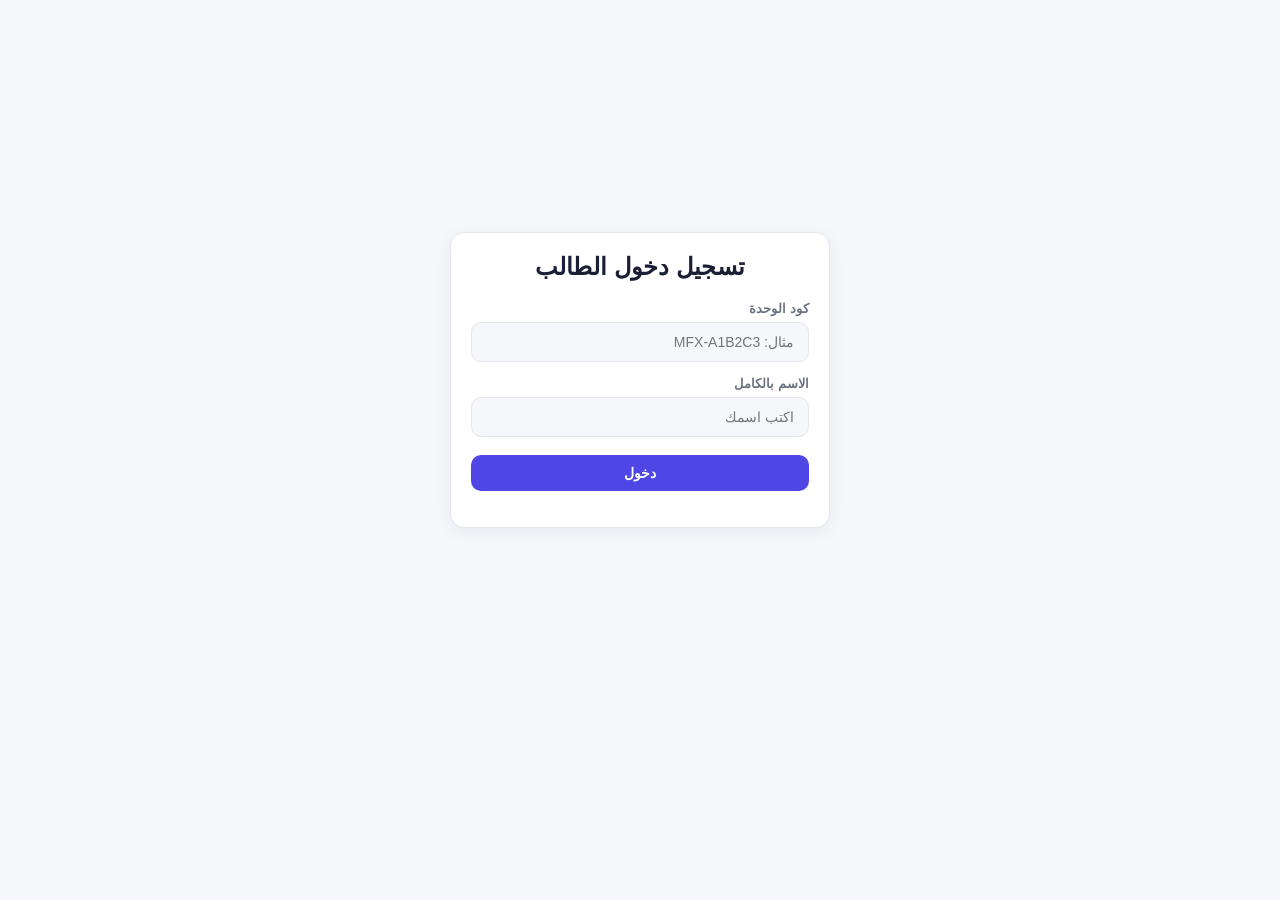
==== index.html @ ecafdca0 "Add files via upload" ====
<!DOCTYPE html>
<html lang="ar" dir="rtl" data-theme="light">
<head>
<meta charset="UTF-8">
<meta name="viewport" content="width=device-width, initial-scale=1.0">
<title>منصة مامدوح فخري التعليمية</title>
<link rel="stylesheet" href="/assets/css/style.css">
</head>
<body>
  <div id="topbar" class="topbar" style="display:none">
    <div class="brand" id="brandName">المنصة التعليمية</div>
    <div style="display:flex;gap:8px;align-items:center">
      <button class="btn ghost" id="themeToggle">🌙</button>
      <button class="btn secondary" id="logoutBtn">تسجيل الخروج</button>
    </div>
  </div>
  <div id="app" class="container"></div>

  <script src="/assets/js/api.js"></script>
  <script src="/assets/js/app.js"></script>
</body>
</html>
---- assets/css/style.css ----
:root {
  --bg: #f5f7fb;
  --surface: #ffffff;
  --text: #1a1f36;
  --text-muted: #6b7280;
  --border: #e5e7eb;
  --primary: #4f46e5;
  --primary-dark: #4338ca;
  --success: #16a34a;
  --danger: #dc2626;
  --warning: #d97706;
  --radius: 14px;
  --shadow: 0 4px 16px rgba(20, 20, 43, 0.06);
  --font: 'Segoe UI', Tahoma, 'Cairo', Arial, sans-serif;
}

html[data-theme="dark"] {
  --bg: #0f1220;
  --surface: #171b2e;
  --text: #eef0ff;
  --text-muted: #9aa1c2;
  --border: #262b45;
  --shadow: 0 4px 20px rgba(0, 0, 0, 0.4);
}

* { box-sizing: border-box; }

body {
  margin: 0;
  font-family: var(--font);
  background: var(--bg);
  color: var(--text);
  min-height: 100vh;
  transition: background .2s, color .2s;
}

html[dir="rtl"] body { font-family: 'Cairo', 'Segoe UI', Tahoma, sans-serif; }

a { color: inherit; text-decoration: none; }

.container { max-width: 1100px; margin: 0 auto; padding: 20px; }

.topbar {
  display: flex; align-items: center; justify-content: space-between;
  padding: 14px 20px; background: var(--surface); border-bottom: 1px solid var(--border);
  position: sticky; top: 0; z-index: 20;
}
.brand { font-weight: 800; font-size: 18px; color: var(--primary); }

.btn {
  display: inline-flex; align-items: center; gap: 6px; justify-content: center;
  padding: 10px 18px; border-radius: 10px; border: none; cursor: pointer;
  font-size: 14px; font-weight: 600; background: var(--primary); color: #fff;
  transition: background .15s, transform .1s;
}
.btn:hover { background: var(--primary-dark); }
.btn:active { transform: scale(.97); }
.btn.secondary { background: var(--surface); color: var(--text); border: 1px solid var(--border); }
.btn.danger { background: var(--danger); }
.btn.ghost { background: transparent; color: var(--text-muted); }
.btn:disabled { opacity: .5; cursor: not-allowed; }

.card {
  background: var(--surface); border: 1px solid var(--border); border-radius: var(--radius);
  padding: 20px; box-shadow: var(--shadow);
}

.grid { display: grid; gap: 16px; }
.grid.cols-2 { grid-template-columns: repeat(auto-fit, minmax(260px, 1fr)); }
.grid.cols-3 { grid-template-columns: repeat(auto-fit, minmax(220px, 1fr)); }

input, select, textarea {
  width: 100%; padding: 11px 14px; border-radius: 10px; border: 1px solid var(--border);
  background: var(--bg); color: var(--text); font-size: 14px; font-family: inherit;
}
input:focus, select:focus, textarea:focus { outline: 2px solid var(--primary); outline-offset: 1px; }
label { font-size: 13px; color: var(--text-muted); font-weight: 600; display: block; margin-bottom: 6px; }

.progress-bar { height: 8px; border-radius: 6px; background: var(--border); overflow: hidden; }
.progress-bar > div { height: 100%; background: var(--primary); transition: width .3s; }

.badge {
  display: inline-block; padding: 3px 10px; border-radius: 999px; font-size: 12px; font-weight: 700;
}
.badge.finished, .badge.published, .badge.active { background: #dcfce7; color: var(--success); }
.badge.watching, .badge.draft, .badge.unused { background: #fef3c7; color: var(--warning); }
.badge.not_started, .badge.hidden { background: #fee2e2; color: var(--danger); }
html[data-theme="dark"] .badge.finished { background: #063b21; }
html[data-theme="dark"] .badge.watching { background: #3a2b04; }
html[data-theme="dark"] .badge.not_started { background: #3a0e0e; }

.center-screen { min-height: 80vh; display: flex; align-items: center; justify-content: center; }

.spinner {
  width: 34px; height: 34px; border: 4px solid var(--border); border-top-color: var(--primary);
  border-radius: 50%; animation: spin 0.8s linear infinite; margin: 30px auto;
}
@keyframes spin { to { transform: rotate(360deg); } }

.empty-state { text-align: center; color: var(--text-muted); padding: 40px 20px; }

@media (max-width: 640px) {
  .grid.cols-2, .grid.cols-3 { grid-template-columns: 1fr; }
}
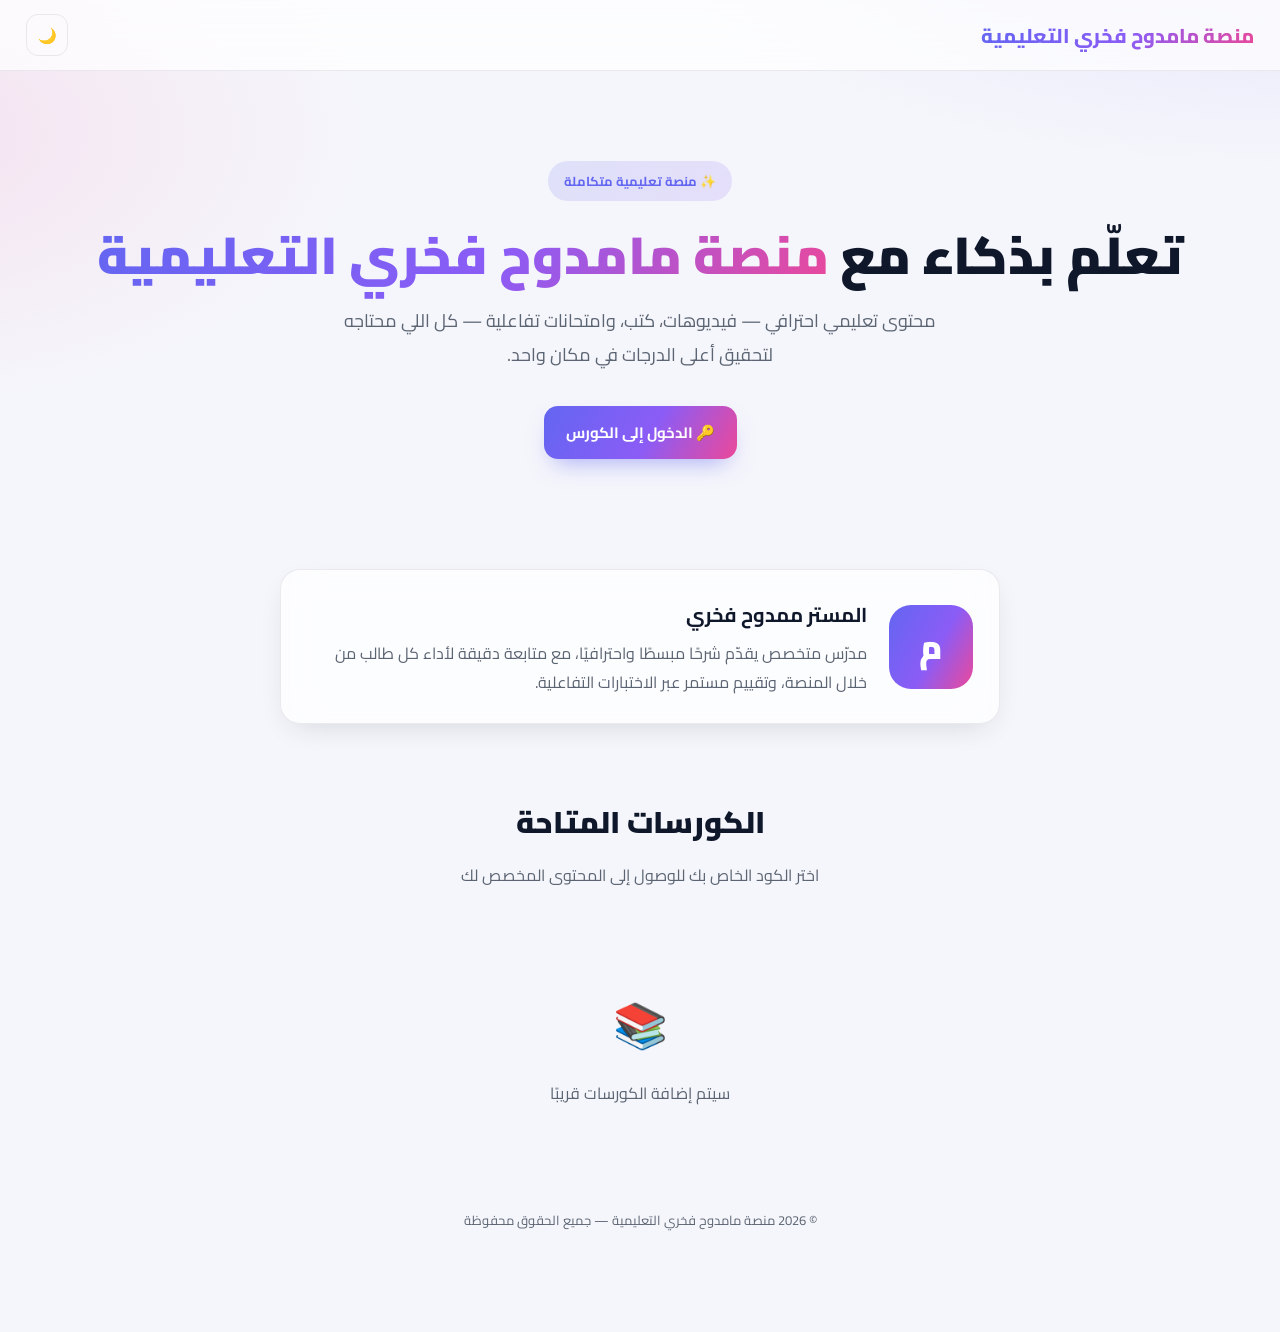
==== commit 024f8e48: "Add files via upload" ====
--- a/index.html
+++ b/index.html
@@ -4,14 +4,15 @@
 <meta charset="UTF-8">
 <meta name="viewport" content="width=device-width, initial-scale=1.0">
 <title>منصة مامدوح فخري التعليمية</title>
+<meta name="description" content="منصة تعليمية احترافية — فيديوهات، كتب، وامتحانات تفاعلية مع المستر ممدوح فخري">
 <link rel="stylesheet" href="/assets/css/style.css">
 </head>
 <body>
   <div id="topbar" class="topbar" style="display:none">
     <div class="brand" id="brandName">المنصة التعليمية</div>
     <div style="display:flex;gap:8px;align-items:center">
-      <button class="btn ghost" id="themeToggle">🌙</button>
-      <button class="btn secondary" id="logoutBtn">تسجيل الخروج</button>
+      <button class="btn ghost" id="themeToggle" title="تبديل الوضع الليلي">🌙</button>
+      <button class="btn secondary" id="logoutBtn" style="display:none">تسجيل الخروج</button>
     </div>
   </div>
   <div id="app" class="container"></div>
--- a/assets/css/style.css
+++ b/assets/css/style.css
@@ -1,104 +1,268 @@
+/* =========================================================
+   Mamdouh Fakhry Platform — Student Site
+   Premium design system: gradients, glassmorphism, motion
+   ========================================================= */
+
+@import url('https://fonts.googleapis.com/css2?family=Cairo:wght@400;500;600;700;800;900&display=swap');
+
 :root {
-  --bg: #f5f7fb;
-  --surface: #ffffff;
-  --text: #1a1f36;
-  --text-muted: #6b7280;
-  --border: #e5e7eb;
-  --primary: #4f46e5;
-  --primary-dark: #4338ca;
-  --success: #16a34a;
-  --danger: #dc2626;
-  --warning: #d97706;
-  --radius: 14px;
-  --shadow: 0 4px 16px rgba(20, 20, 43, 0.06);
-  --font: 'Segoe UI', Tahoma, 'Cairo', Arial, sans-serif;
-}
-
-html[data-theme="dark"] {
-  --bg: #0f1220;
-  --surface: #171b2e;
-  --text: #eef0ff;
-  --text-muted: #9aa1c2;
-  --border: #262b45;
-  --shadow: 0 4px 20px rgba(0, 0, 0, 0.4);
+  --font: 'Cairo', system-ui, sans-serif;
+
+  --grad-1: #6366f1;
+  --grad-2: #8b5cf6;
+  --grad-3: #ec4899;
+  --gradient: linear-gradient(120deg, var(--grad-1), var(--grad-2) 55%, var(--grad-3));
+  --gradient-soft: linear-gradient(120deg, rgba(99,102,241,.15), rgba(139,92,246,.15));
+
+  --primary: #6366f1;
+  --primary-600: #4f46e5;
+  --success: #22c55e;
+  --warning: #f59e0b;
+  --danger: #ef4444;
+
+  --bg: #f5f6fb;
+  --bg-alt: #eef0fb;
+  --surface: rgba(255,255,255,.72);
+  --surface-solid: #ffffff;
+  --border: rgba(15,23,42,.08);
+  --text: #0f172a;
+  --text-muted: #5b6472;
+  --shadow: 0 10px 30px -12px rgba(30,41,59,.18);
+  --shadow-lg: 0 24px 60px -20px rgba(30,41,59,.28);
+  --radius: 20px;
+  --radius-sm: 12px;
+  --blur: blur(18px);
+}
+
+[data-theme="dark"] {
+  --bg: #0b0e17;
+  --bg-alt: #10131f;
+  --surface: rgba(24,27,41,.65);
+  --surface-solid: #161927;
+  --border: rgba(255,255,255,.08);
+  --text: #f1f2f7;
+  --text-muted: #98a0b3;
+  --shadow: 0 10px 30px -12px rgba(0,0,0,.5);
+  --shadow-lg: 0 24px 60px -20px rgba(0,0,0,.6);
 }
 
 * { box-sizing: border-box; }
+html { scroll-behavior: smooth; }
 
 body {
   margin: 0;
   font-family: var(--font);
-  background: var(--bg);
+  background:
+    radial-gradient(1100px 500px at 100% -10%, rgba(99,102,241,.16), transparent 60%),
+    radial-gradient(900px 500px at -10% 10%, rgba(236,72,153,.12), transparent 55%),
+    var(--bg);
   color: var(--text);
   min-height: 100vh;
-  transition: background .2s, color .2s;
-}
-
-html[dir="rtl"] body { font-family: 'Cairo', 'Segoe UI', Tahoma, sans-serif; }
+  transition: background .35s ease, color .35s ease;
+  -webkit-font-smoothing: antialiased;
+}
 
 a { color: inherit; text-decoration: none; }
-
-.container { max-width: 1100px; margin: 0 auto; padding: 20px; }
+img { max-width: 100%; display: block; }
+button { font-family: inherit; cursor: pointer; }
+input, select, textarea { font-family: inherit; }
+
+::selection { background: var(--primary); color: #fff; }
+::-webkit-scrollbar { width: 10px; height: 10px; }
+::-webkit-scrollbar-thumb { background: var(--border); border-radius: 10px; }
+::-webkit-scrollbar-track { background: transparent; }
+
+.container { max-width: 1180px; margin: 0 auto; padding: 0 20px 60px; }
 
 .topbar {
+  position: sticky; top: 0; z-index: 40;
   display: flex; align-items: center; justify-content: space-between;
-  padding: 14px 20px; background: var(--surface); border-bottom: 1px solid var(--border);
-  position: sticky; top: 0; z-index: 20;
-}
-.brand { font-weight: 800; font-size: 18px; color: var(--primary); }
+  padding: 14px 26px;
+  background: var(--surface);
+  backdrop-filter: var(--blur); -webkit-backdrop-filter: var(--blur);
+  border-bottom: 1px solid var(--border);
+}
+.brand {
+  font-weight: 800; font-size: 20px;
+  background: var(--gradient);
+  -webkit-background-clip: text; background-clip: text; color: transparent;
+}
 
 .btn {
-  display: inline-flex; align-items: center; gap: 6px; justify-content: center;
-  padding: 10px 18px; border-radius: 10px; border: none; cursor: pointer;
-  font-size: 14px; font-weight: 600; background: var(--primary); color: #fff;
-  transition: background .15s, transform .1s;
-}
-.btn:hover { background: var(--primary-dark); }
+  border: none; border-radius: 14px; padding: 12px 22px;
+  font-weight: 700; font-size: 15px; display: inline-flex; align-items: center; gap: 8px;
+  transition: transform .18s ease, box-shadow .18s ease, opacity .18s ease;
+}
 .btn:active { transform: scale(.97); }
-.btn.secondary { background: var(--surface); color: var(--text); border: 1px solid var(--border); }
-.btn.danger { background: var(--danger); }
-.btn.ghost { background: transparent; color: var(--text-muted); }
-.btn:disabled { opacity: .5; cursor: not-allowed; }
+.btn.primary { background: var(--gradient); color: #fff; box-shadow: 0 12px 24px -10px rgba(99,102,241,.55); }
+.btn.primary:hover { box-shadow: 0 16px 30px -8px rgba(99,102,241,.65); transform: translateY(-2px); }
+.btn.secondary { background: var(--surface-solid); color: var(--text); border: 1px solid var(--border); }
+.btn.secondary:hover { border-color: var(--primary); color: var(--primary); }
+.btn.ghost { background: transparent; color: var(--text); border: 1px solid var(--border); width: 42px; height: 42px; padding: 0; justify-content: center; border-radius: 12px; }
+.btn.ghost:hover { border-color: var(--primary); }
+.btn.block { width: 100%; justify-content: center; }
+.btn.danger { background: rgba(239,68,68,.12); color: var(--danger); }
+.btn:disabled { opacity: .55; cursor: not-allowed; }
+
+.hero { position: relative; text-align: center; padding: 90px 20px 60px; animation: fadeUp .7s ease both; }
+.hero .eyebrow {
+  display: inline-flex; align-items: center; gap: 8px;
+  padding: 8px 16px; border-radius: 999px; font-size: 13px; font-weight: 700;
+  background: var(--gradient-soft); color: var(--primary); margin-bottom: 22px;
+}
+.hero h1 { font-size: clamp(30px, 5vw, 52px); font-weight: 900; line-height: 1.25; margin: 0 0 16px; }
+.hero h1 span { background: var(--gradient); -webkit-background-clip: text; background-clip: text; color: transparent; }
+.hero p { color: var(--text-muted); font-size: 18px; max-width: 640px; margin: 0 auto 34px; line-height: 1.9; }
+.hero .cta-row { display: flex; gap: 14px; justify-content: center; flex-wrap: wrap; }
+
+.teacher-card {
+  display: flex; align-items: center; gap: 22px;
+  background: var(--surface); backdrop-filter: var(--blur); -webkit-backdrop-filter: var(--blur);
+  border: 1px solid var(--border); border-radius: var(--radius);
+  padding: 26px; margin: 50px auto; max-width: 720px;
+  box-shadow: var(--shadow); animation: fadeUp .7s .1s ease both;
+}
+.teacher-avatar {
+  width: 84px; height: 84px; border-radius: 22px; flex-shrink: 0;
+  background: var(--gradient); display: flex; align-items: center; justify-content: center;
+  font-size: 34px; font-weight: 900; color: #fff;
+}
+.teacher-card h3 { margin: 0 0 6px; font-size: 20px; }
+.teacher-card p { margin: 0; color: var(--text-muted); line-height: 1.8; }
+
+.section-head { text-align: center; margin: 70px 0 34px; }
+.section-head h2 { font-size: 30px; font-weight: 900; margin: 0 0 10px; }
+.section-head p { color: var(--text-muted); margin: 0; }
+
+.grid { display: grid; gap: 22px; grid-template-columns: repeat(auto-fill, minmax(270px, 1fr)); }
 
 .card {
-  background: var(--surface); border: 1px solid var(--border); border-radius: var(--radius);
-  padding: 20px; box-shadow: var(--shadow);
-}
-
-.grid { display: grid; gap: 16px; }
-.grid.cols-2 { grid-template-columns: repeat(auto-fit, minmax(260px, 1fr)); }
-.grid.cols-3 { grid-template-columns: repeat(auto-fit, minmax(220px, 1fr)); }
-
-input, select, textarea {
-  width: 100%; padding: 11px 14px; border-radius: 10px; border: 1px solid var(--border);
-  background: var(--bg); color: var(--text); font-size: 14px; font-family: inherit;
-}
-input:focus, select:focus, textarea:focus { outline: 2px solid var(--primary); outline-offset: 1px; }
-label { font-size: 13px; color: var(--text-muted); font-weight: 600; display: block; margin-bottom: 6px; }
-
-.progress-bar { height: 8px; border-radius: 6px; background: var(--border); overflow: hidden; }
-.progress-bar > div { height: 100%; background: var(--primary); transition: width .3s; }
-
-.badge {
-  display: inline-block; padding: 3px 10px; border-radius: 999px; font-size: 12px; font-weight: 700;
-}
-.badge.finished, .badge.published, .badge.active { background: #dcfce7; color: var(--success); }
-.badge.watching, .badge.draft, .badge.unused { background: #fef3c7; color: var(--warning); }
-.badge.not_started, .badge.hidden { background: #fee2e2; color: var(--danger); }
-html[data-theme="dark"] .badge.finished { background: #063b21; }
-html[data-theme="dark"] .badge.watching { background: #3a2b04; }
-html[data-theme="dark"] .badge.not_started { background: #3a0e0e; }
-
-.center-screen { min-height: 80vh; display: flex; align-items: center; justify-content: center; }
-
-.spinner {
-  width: 34px; height: 34px; border: 4px solid var(--border); border-top-color: var(--primary);
-  border-radius: 50%; animation: spin 0.8s linear infinite; margin: 30px auto;
-}
+  position: relative; overflow: hidden;
+  background: var(--surface); backdrop-filter: var(--blur); -webkit-backdrop-filter: var(--blur);
+  border: 1px solid var(--border); border-radius: var(--radius);
+  box-shadow: var(--shadow);
+  transition: transform .25s ease, box-shadow .25s ease, border-color .25s ease;
+  animation: fadeUp .6s ease both;
+}
+.card:hover { transform: translateY(-6px); box-shadow: var(--shadow-lg); border-color: rgba(99,102,241,.35); }
+
+.course-card { padding: 0; }
+.course-cover { height: 140px; background: var(--gradient); position: relative; display: flex; align-items: center; justify-content: center; }
+.course-cover::after { content: ''; position: absolute; inset: 0; background: radial-gradient(circle at 30% 20%, rgba(255,255,255,.35), transparent 55%); }
+.course-cover .emoji { font-size: 44px; z-index: 1; }
+.course-body { padding: 20px; }
+.course-body h3 { margin: 0 0 8px; font-size: 18px; }
+.course-body p { margin: 0 0 16px; color: var(--text-muted); font-size: 14px; line-height: 1.8; min-height: 44px; }
+.course-meta { display: flex; align-items: center; justify-content: space-between; }
+.badge { display: inline-flex; align-items: center; gap: 6px; font-size: 12px; font-weight: 700; padding: 5px 12px; border-radius: 999px; background: rgba(34,197,94,.12); color: var(--success); }
+.badge.locked { background: rgba(239,68,68,.1); color: var(--danger); }
+.badge.muted { background: var(--bg-alt); color: var(--text-muted); }
+
+.auth-wrap { display: flex; align-items: center; justify-content: center; min-height: 82vh; padding: 20px; }
+.auth-card {
+  width: 100%; max-width: 440px;
+  background: var(--surface); backdrop-filter: var(--blur); -webkit-backdrop-filter: var(--blur);
+  border: 1px solid var(--border); border-radius: 26px; padding: 40px 34px;
+  box-shadow: var(--shadow-lg); text-align: center; animation: fadeUp .5s ease both;
+}
+.auth-card .icon-badge { width: 68px; height: 68px; border-radius: 20px; margin: 0 auto 20px; background: var(--gradient); display: flex; align-items: center; justify-content: center; font-size: 30px; }
+.auth-card h2 { margin: 0 0 8px; font-size: 22px; }
+.auth-card .sub { color: var(--text-muted); margin: 0 0 28px; font-size: 14px; }
+
+.field { text-align: right; margin-bottom: 16px; }
+.field label { display: block; font-size: 13px; font-weight: 700; margin-bottom: 8px; color: var(--text-muted); }
+.field input, .field select, .field textarea {
+  width: 100%; padding: 14px 16px; border-radius: 14px; border: 1.5px solid var(--border);
+  background: var(--surface-solid); color: var(--text); font-size: 15px; transition: border-color .2s ease, box-shadow .2s ease;
+}
+.field input:focus, .field select:focus, .field textarea:focus { outline: none; border-color: var(--primary); box-shadow: 0 0 0 4px rgba(99,102,241,.15); }
+.field.code-field input { letter-spacing: 4px; text-align: center; font-weight: 800; font-size: 20px; text-transform: uppercase; }
+.error-msg { background: rgba(239,68,68,.1); color: var(--danger); border-radius: 12px; padding: 10px 14px; font-size: 13px; margin-bottom: 16px; font-weight: 600; }
+.hint-link { display: block; margin-top: 18px; font-size: 13px; color: var(--text-muted); }
+.hint-link b { color: var(--primary); cursor: pointer; }
+
+.unit-hero {
+  border-radius: var(--radius); padding: 40px 34px; margin-bottom: 34px; color: #fff;
+  background: var(--gradient); position: relative; overflow: hidden; animation: fadeUp .5s ease both;
+}
+.unit-hero::after { content:''; position:absolute; inset:0; background: radial-gradient(circle at 90% 10%, rgba(255,255,255,.25), transparent 60%); }
+.unit-hero h1 { margin: 0 0 8px; font-size: 28px; position: relative; }
+.unit-hero p { margin: 0; opacity: .92; position: relative; max-width: 620px; line-height: 1.8; }
+.back-link { display: inline-flex; align-items: center; gap: 6px; color: var(--text-muted); font-weight: 700; font-size: 14px; margin-bottom: 18px; }
+.back-link:hover { color: var(--primary); }
+
+.tabs { display: flex; gap: 8px; margin-bottom: 26px; flex-wrap: wrap; }
+.tab { padding: 10px 20px; border-radius: 12px; font-weight: 700; font-size: 14px; background: var(--surface-solid); border: 1px solid var(--border); color: var(--text-muted); }
+.tab.active { background: var(--gradient); color: #fff; border-color: transparent; }
+
+.item-row {
+  display: flex; align-items: center; gap: 16px; padding: 18px 20px;
+  background: var(--surface); backdrop-filter: var(--blur); -webkit-backdrop-filter: var(--blur);
+  border: 1px solid var(--border); border-radius: 16px; margin-bottom: 14px;
+  animation: fadeUp .45s ease both;
+}
+.item-icon { width: 48px; height: 48px; border-radius: 14px; flex-shrink: 0; display: flex; align-items: center; justify-content: center; font-size: 20px; background: var(--gradient-soft); color: var(--primary); }
+.item-info { flex: 1; min-width: 0; }
+.item-info h4 { margin: 0 0 4px; font-size: 16px; }
+.item-info .meta { font-size: 13px; color: var(--text-muted); }
+.progress-bar { height: 6px; border-radius: 999px; background: var(--bg-alt); overflow: hidden; margin-top: 8px; }
+.progress-bar > div { height: 100%; background: var(--gradient); border-radius: 999px; transition: width .4s ease; }
+
+.player-wrap { border-radius: var(--radius); overflow: hidden; box-shadow: var(--shadow-lg); margin-bottom: 20px; aspect-ratio: 16/9; background: #000; }
+.player-wrap iframe { width: 100%; height: 100%; border: 0; }
+
+.exam-meta-row { display: flex; gap: 12px; flex-wrap: wrap; margin-bottom: 24px; }
+.meta-chip { background: var(--surface-solid); border: 1px solid var(--border); border-radius: 12px; padding: 10px 16px; font-size: 13px; font-weight: 700; display: flex; align-items: center; gap: 8px; }
+.question-card { background: var(--surface); border: 1px solid var(--border); border-radius: 18px; padding: 24px; margin-bottom: 18px; }
+.question-card .qnum { font-size: 12px; font-weight: 800; color: var(--primary); margin-bottom: 8px; }
+.question-card h4 { margin: 0 0 18px; font-size: 17px; line-height: 1.8; }
+.option-list { display: flex; flex-direction: column; gap: 10px; }
+.option { display: flex; align-items: center; gap: 12px; padding: 14px 16px; border: 1.5px solid var(--border); border-radius: 14px; cursor: pointer; transition: all .18s ease; }
+.option:hover { border-color: var(--primary); }
+.option.selected { border-color: var(--primary); background: var(--gradient-soft); font-weight: 700; }
+.option input { accent-color: var(--primary); width: 18px; height: 18px; }
+
+.result-hero { text-align: center; padding: 50px 30px; }
+.result-score {
+  width: 160px; height: 160px; border-radius: 50%; margin: 0 auto 24px;
+  background: var(--gradient); display: flex; flex-direction: column; align-items: center; justify-content: center; color: #fff;
+  box-shadow: var(--shadow-lg);
+}
+.result-score .num { font-size: 40px; font-weight: 900; }
+.result-score .lbl { font-size: 13px; opacity: .9; }
+.stat-grid { display: grid; grid-template-columns: repeat(auto-fit,minmax(140px,1fr)); gap: 14px; margin: 30px 0; }
+.stat-box { background: var(--surface-solid); border: 1px solid var(--border); border-radius: 16px; padding: 18px; text-align: center; }
+.stat-box .v { font-size: 22px; font-weight: 900; }
+.stat-box .l { font-size: 12px; color: var(--text-muted); margin-top: 4px; }
+
+table.rank-table { width: 100%; border-collapse: collapse; background: var(--surface-solid); border-radius: 16px; overflow: hidden; border: 1px solid var(--border); }
+table.rank-table th, table.rank-table td { padding: 14px 16px; text-align: right; font-size: 14px; border-bottom: 1px solid var(--border); }
+table.rank-table th { color: var(--text-muted); font-weight: 700; font-size: 12px; }
+table.rank-table tr:last-child td { border-bottom: none; }
+table.rank-table tr.me { background: var(--gradient-soft); font-weight: 800; }
+
+.empty-state { text-align: center; padding: 60px 20px; color: var(--text-muted); }
+.empty-state .em { font-size: 44px; margin-bottom: 12px; }
+.spinner-wrap { display: flex; align-items: center; justify-content: center; padding: 80px 0; }
+.spinner { width: 46px; height: 46px; border-radius: 50%; border: 4px solid var(--border); border-top-color: var(--primary); animation: spin .8s linear infinite; }
+.toast {
+  position: fixed; bottom: 24px; left: 50%; transform: translateX(-50%);
+  background: var(--surface-solid); border: 1px solid var(--border); box-shadow: var(--shadow-lg);
+  padding: 14px 24px; border-radius: 14px; font-weight: 700; font-size: 14px; z-index: 100;
+  animation: fadeUp .3s ease both;
+}
+.toast.error { color: var(--danger); }
+.toast.success { color: var(--success); }
+
+footer.site-footer { text-align: center; padding: 40px 20px; color: var(--text-muted); font-size: 13px; }
+
+@keyframes fadeUp { from { opacity: 0; transform: translateY(16px); } to { opacity: 1; transform: translateY(0); } }
 @keyframes spin { to { transform: rotate(360deg); } }
 
-.empty-state { text-align: center; color: var(--text-muted); padding: 40px 20px; }
-
 @media (max-width: 640px) {
-  .grid.cols-2, .grid.cols-3 { grid-template-columns: 1fr; }
-}
+  .container { padding: 0 14px 40px; }
+  .hero { padding: 60px 14px 40px; }
+  .teacher-card { flex-direction: column; text-align: center; padding: 26px 20px; }
+  .unit-hero { padding: 28px 22px; }
+  .item-row { flex-wrap: wrap; }
+}
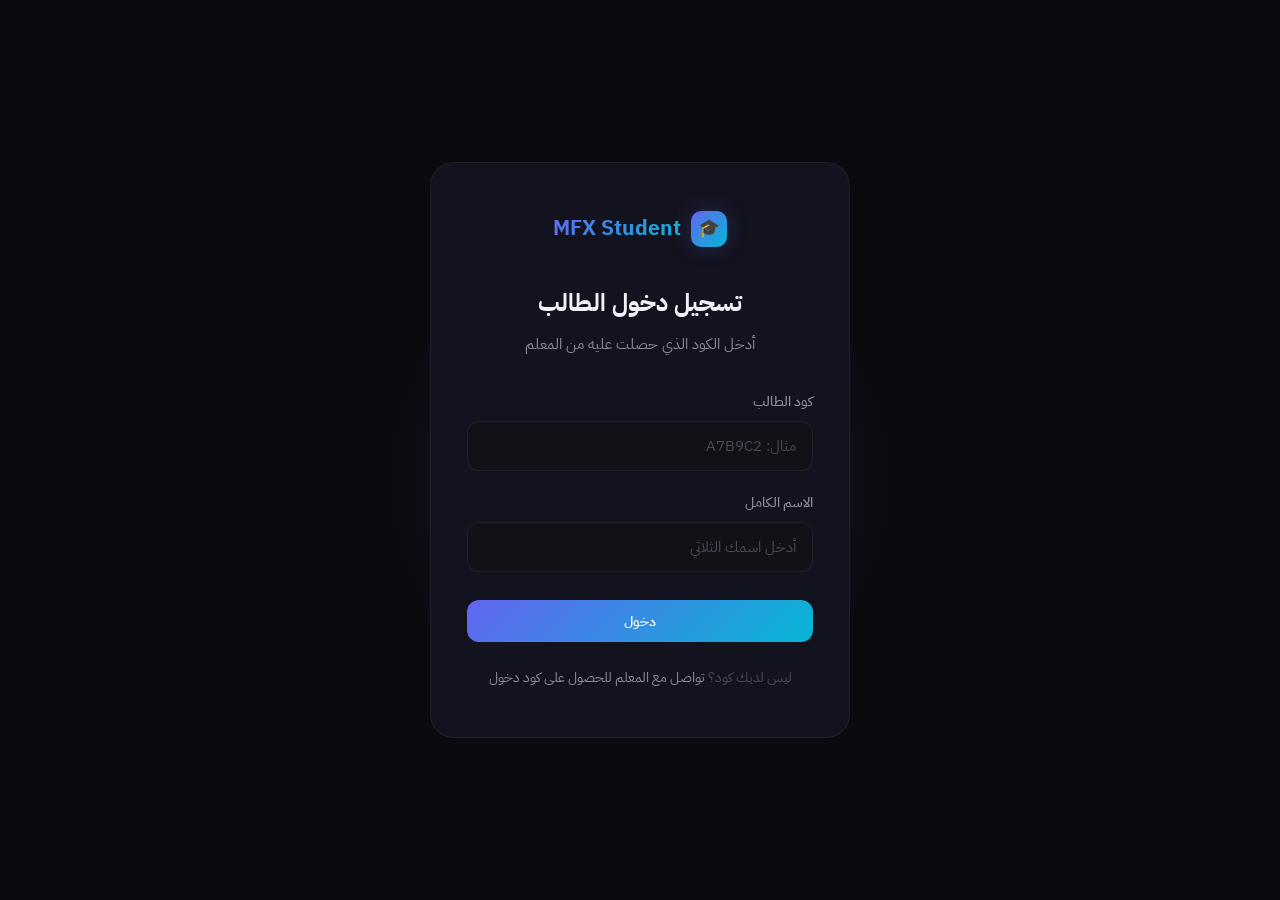
==== commit 12de4a8b: "Add files via upload" ====
--- a/index.html
+++ b/index.html
@@ -1,23 +1,55 @@
 <!DOCTYPE html>
-<html lang="ar" dir="rtl" data-theme="light">
+<html lang="ar" dir="rtl">
 <head>
-<meta charset="UTF-8">
-<meta name="viewport" content="width=device-width, initial-scale=1.0">
-<title>منصة مامدوح فخري التعليمية</title>
-<meta name="description" content="منصة تعليمية احترافية — فيديوهات، كتب، وامتحانات تفاعلية مع المستر ممدوح فخري">
-<link rel="stylesheet" href="/assets/css/style.css">
+  <meta charset="UTF-8">
+  <meta name="viewport" content="width=device-width, initial-scale=1.0">
+  <title>كورساتي | MFX Student</title>
+  <link href="https://fonts.googleapis.com/css2?family=IBM+Plex+Sans+Arabic:wght@300;400;500;600;700&display=swap" rel="stylesheet">
+  <link rel="stylesheet" href="css/style.css">
 </head>
 <body>
-  <div id="topbar" class="topbar" style="display:none">
-    <div class="brand" id="brandName">المنصة التعليمية</div>
-    <div style="display:flex;gap:8px;align-items:center">
-      <button class="btn ghost" id="themeToggle" title="تبديل الوضع الليلي">🌙</button>
-      <button class="btn secondary" id="logoutBtn" style="display:none">تسجيل الخروج</button>
+  <nav class="navbar">
+    <div class="navbar-inner">
+      <a href="index.html" class="logo">
+        <div class="logo-mark">🎓</div>
+        <span class="text-gradient">MFX Student</span>
+      </a>
+      <ul class="nav-links">
+        <li><a href="index.html">كورساتي</a></li>
+        <li><a href="dashboard.html">لوحتي</a></li>
+        <li><a href="dashboard.html#leaderboard">المتصدرين</a></li>
+      </ul>
+      <div class="nav-actions">
+        <span style="color:var(--text-secondary); font-size:0.9rem;">مرحباً، <span id="nav-name">—</span></span>
+        <button class="btn btn-ghost" onclick="logout()">🚪 خروج</button>
+      </div>
     </div>
-  </div>
-  <div id="app" class="container"></div>
+  </nav>
 
-  <script src="/assets/js/api.js"></script>
-  <script src="/assets/js/app.js"></script>
+  <section class="hero" style="padding: 140px 0 60px;">
+    <div class="container">
+      <h1 class="anim">كورساتي <span class="text-gradient">المتاحة</span></h1>
+      <p class="anim d1" style="color:var(--text-secondary); margin-top:12px;">اختر الكورس اللي عايز تذاكره النهاردة</p>
+    </div>
+  </section>
+
+  <section class="section" style="padding-top:0;">
+    <div class="container">
+      <div class="grid-3" id="my-courses">
+        <div class="card skel" style="height:320px;"></div>
+        <div class="card skel" style="height:320px;"></div>
+      </div>
+      <div class="empty" id="courses-empty" style="display:none;">
+        <div class="empty-icon">📚</div>
+        <h3>لا توجد كورسات مسجلة لك</h3>
+        <p>تواصل مع المعلم للحصول على كود وصول</p>
+      </div>
+    </div>
+  </section>
+
+  <footer class="footer">
+    <div class="container"><p>© 2026 منصة ممدوح فخري التعليمية</p></div>
+  </footer>
+  <script src="js/app.js"></script>
 </body>
-</html>
+</html>
--- a/css/style.css
+++ b/css/style.css
@@ -0,0 +1,684 @@
+
+@import url('https://fonts.googleapis.com/css2?family=IBM+Plex+Sans+Arabic:wght@300;400;500;600;700&display=swap');
+
+:root {
+  --bg: #0a0a0f;
+  --bg-elevated: #111118;
+  --bg-card: #13131f;
+  --bg-glass: rgba(19, 19, 31, 0.7);
+  --border: rgba(255,255,255,0.06);
+  --border-hover: rgba(255,255,255,0.12);
+  --text: #f0f0f5;
+  --text-secondary: #8b8b9a;
+  --text-muted: #4a4a5a;
+  --accent: #6366f1;
+  --accent-light: #818cf8;
+  --accent-glow: rgba(99,102,241,0.25);
+  --accent-2: #06b6d4;
+  --accent-2-glow: rgba(6,182,212,0.2);
+  --success: #22c55e;
+  --warning: #f59e0b;
+  --danger: #ef4444;
+  --radius-sm: 8px;
+  --radius-md: 12px;
+  --radius-lg: 16px;
+  --radius-xl: 24px;
+  --shadow-sm: 0 1px 2px rgba(0,0,0,0.4);
+  --shadow-md: 0 4px 20px rgba(0,0,0,0.5);
+  --shadow-lg: 0 8px 40px rgba(0,0,0,0.6);
+  --shadow-glow: 0 0 40px var(--accent-glow);
+  --transition: all 0.25s cubic-bezier(0.4, 0, 0.2, 1);
+}
+
+* { margin:0; padding:0; box-sizing:border-box; }
+html { scroll-behavior:smooth; }
+body {
+  font-family: 'IBM Plex Sans Arabic', sans-serif;
+  background: var(--bg);
+  color: var(--text);
+  line-height: 1.7;
+  min-height: 100vh;
+  direction: rtl;
+  -webkit-font-smoothing: antialiased;
+}
+
+::-webkit-scrollbar { width: 6px; }
+::-webkit-scrollbar-track { background: transparent; }
+::-webkit-scrollbar-thumb { background: var(--text-muted); border-radius: 3px; }
+::selection { background: var(--accent); color: white; }
+
+.container { max-width: 1200px; margin:0 auto; padding: 0 24px; }
+.section { padding: 100px 0; }
+
+.text-gradient {
+  background: linear-gradient(135deg, var(--accent) 0%, var(--accent-2) 100%);
+  -webkit-background-clip: text;
+  -webkit-text-fill-color: transparent;
+  background-clip: text;
+}
+
+.glass {
+  background: var(--bg-glass);
+  backdrop-filter: blur(20px) saturate(180%);
+  -webkit-backdrop-filter: blur(20px) saturate(180%);
+  border: 1px solid var(--border);
+}
+
+/* Navbar */
+.navbar {
+  position: fixed;
+  top:0; left:0; right:0;
+  z-index: 1000;
+  height: 72px;
+  display: flex;
+  align-items: center;
+  background: rgba(10,10,15,0.8);
+  backdrop-filter: blur(20px);
+  border-bottom: 1px solid var(--border);
+}
+.navbar-inner {
+  width: 100%;
+  max-width: 1200px;
+  margin: 0 auto;
+  padding: 0 24px;
+  display: flex;
+  align-items: center;
+  justify-content: space-between;
+}
+.logo {
+  display: flex;
+  align-items: center;
+  gap: 10px;
+  text-decoration: none;
+  color: var(--text);
+  font-weight: 700;
+  font-size: 1.3rem;
+}
+.logo-mark {
+  width: 36px; height: 36px;
+  border-radius: 10px;
+  background: linear-gradient(135deg, var(--accent), var(--accent-2));
+  display: flex;
+  align-items: center;
+  justify-content: center;
+  font-size: 1.1rem;
+  box-shadow: 0 0 20px var(--accent-glow);
+}
+.nav-links {
+  display: flex;
+  gap: 32px;
+  list-style: none;
+}
+.nav-links a {
+  color: var(--text-secondary);
+  text-decoration: none;
+  font-size: 0.9rem;
+  font-weight: 500;
+  transition: var(--transition);
+  position: relative;
+}
+.nav-links a:hover { color: var(--text); }
+.nav-links a::after {
+  content: '';
+  position: absolute;
+  bottom: -6px; left: 50%;
+  transform: translateX(-50%);
+  width: 0; height: 2px;
+  background: linear-gradient(90deg, var(--accent), var(--accent-2));
+  border-radius: 2px;
+  transition: var(--transition);
+}
+.nav-links a:hover::after { width: 100%; }
+.nav-actions { display: flex; gap: 12px; align-items: center; }
+
+/* Buttons */
+.btn {
+  display: inline-flex;
+  align-items: center;
+  justify-content: center;
+  gap: 8px;
+  padding: 10px 22px;
+  border-radius: var(--radius-md);
+  font-size: 0.9rem;
+  font-weight: 600;
+  text-decoration: none;
+  border: none;
+  cursor: pointer;
+  transition: var(--transition);
+  font-family: inherit;
+  white-space: nowrap;
+}
+.btn-primary {
+  background: linear-gradient(135deg, var(--accent), var(--accent-2));
+  color: white;
+  box-shadow: 0 0 0 0 var(--accent-glow);
+}
+.btn-primary:hover {
+  transform: translateY(-2px);
+  box-shadow: 0 8px 30px var(--accent-glow), 0 0 0 1px rgba(255,255,255,0.1) inset;
+}
+.btn-secondary {
+  background: var(--bg-elevated);
+  color: var(--text);
+  border: 1px solid var(--border);
+}
+.btn-secondary:hover {
+  border-color: var(--border-hover);
+  background: rgba(255,255,255,0.03);
+  transform: translateY(-1px);
+}
+.btn-ghost {
+  background: transparent;
+  color: var(--text-secondary);
+}
+.btn-ghost:hover { color: var(--text); }
+.btn-danger {
+  background: rgba(239,68,68,0.1);
+  color: var(--danger);
+  border: 1px solid rgba(239,68,68,0.2);
+}
+.btn-danger:hover {
+  background: rgba(239,68,68,0.2);
+  transform: translateY(-1px);
+}
+.btn-lg { padding: 14px 32px; font-size: 1rem; }
+.btn-sm { padding: 6px 14px; font-size: 0.8rem; }
+
+/* Hero */
+.hero {
+  position: relative;
+  padding: 160px 0 100px;
+  overflow: hidden;
+  text-align: center;
+}
+.hero::before {
+  content: '';
+  position: absolute;
+  top: -50%; left: 50%;
+  transform: translateX(-50%);
+  width: 800px; height: 800px;
+  background: radial-gradient(circle, var(--accent-glow) 0%, transparent 70%);
+  pointer-events: none;
+}
+.hero h1 {
+  font-size: clamp(2.5rem, 6vw, 4.5rem);
+  font-weight: 700;
+  line-height: 1.15;
+  margin-bottom: 24px;
+  position: relative;
+  z-index: 1;
+  letter-spacing: -0.02em;
+}
+.hero p {
+  font-size: 1.2rem;
+  color: var(--text-secondary);
+  max-width: 560px;
+  margin: 0 auto 40px;
+  position: relative;
+  z-index: 1;
+}
+.hero-actions {
+  display: flex;
+  gap: 16px;
+  justify-content: center;
+  flex-wrap: wrap;
+  position: relative;
+  z-index: 1;
+}
+
+/* Cards */
+.card {
+  background: var(--bg-card);
+  border: 1px solid var(--border);
+  border-radius: var(--radius-lg);
+  overflow: hidden;
+  transition: var(--transition);
+  position: relative;
+}
+.card::before {
+  content: '';
+  position: absolute;
+  top: 0; left: 0; right: 0;
+  height: 1px;
+  background: linear-gradient(90deg, transparent, rgba(255,255,255,0.08), transparent);
+}
+.card:hover {
+  border-color: var(--border-hover);
+  transform: translateY(-6px);
+  box-shadow: var(--shadow-lg), 0 0 60px rgba(99,102,241,0.08);
+}
+.card-img {
+  width: 100%;
+  height: 200px;
+  background: linear-gradient(135deg, #1a1a2e 0%, #0f0f1a 50%, #1a1a2e 100%);
+  display: flex;
+  align-items: center;
+  justify-content: center;
+  font-size: 3.5rem;
+  position: relative;
+  overflow: hidden;
+}
+.card-img::after {
+  content: '';
+  position: absolute;
+  inset: 0;
+  background: linear-gradient(to top, var(--bg-card), transparent 60%);
+}
+.card-body { padding: 24px; }
+.card-tag {
+  display: inline-block;
+  padding: 4px 12px;
+  background: rgba(99,102,241,0.1);
+  color: var(--accent-light);
+  border-radius: 100px;
+  font-size: 0.75rem;
+  font-weight: 600;
+  margin-bottom: 12px;
+}
+.card h3 { font-size: 1.15rem; font-weight: 600; margin-bottom: 8px; line-height: 1.4; }
+.card p { color: var(--text-secondary); font-size: 0.9rem; line-height: 1.7; margin-bottom: 16px; }
+.card-footer {
+  display: flex;
+  align-items: center;
+  justify-content: space-between;
+  padding-top: 16px;
+  border-top: 1px solid var(--border);
+}
+.card-price { font-size: 1.4rem; font-weight: 700; }
+.card-price span { font-size: 0.8rem; color: var(--text-muted); font-weight: 400; }
+
+/* Grids */
+.grid-3 {
+  display: grid;
+  grid-template-columns: repeat(auto-fill, minmax(320px, 1fr));
+  gap: 24px;
+}
+.grid-4 {
+  display: grid;
+  grid-template-columns: repeat(auto-fill, minmax(260px, 1fr));
+  gap: 20px;
+}
+
+/* Feature cards */
+.feature-card {
+  padding: 32px;
+  background: var(--bg-card);
+  border: 1px solid var(--border);
+  border-radius: var(--radius-lg);
+  transition: var(--transition);
+}
+.feature-card:hover {
+  border-color: rgba(99,102,241,0.3);
+  box-shadow: 0 0 40px rgba(99,102,241,0.06);
+}
+.feature-icon {
+  width: 48px; height: 48px;
+  border-radius: var(--radius-md);
+  background: linear-gradient(135deg, var(--accent), var(--accent-2));
+  display: flex;
+  align-items: center;
+  justify-content: center;
+  font-size: 1.4rem;
+  margin-bottom: 20px;
+  box-shadow: 0 4px 20px var(--accent-glow);
+}
+.feature-card h3 { font-size: 1.05rem; font-weight: 600; margin-bottom: 8px; }
+.feature-card p { color: var(--text-secondary); font-size: 0.9rem; line-height: 1.7; }
+
+/* Tabs */
+.tabs {
+  display: flex;
+  gap: 4px;
+  border-bottom: 1px solid var(--border);
+  margin-bottom: 32px;
+  overflow-x: auto;
+}
+.tab {
+  padding: 14px 24px;
+  background: none;
+  border: none;
+  color: var(--text-secondary);
+  font-family: inherit;
+  font-size: 0.9rem;
+  font-weight: 600;
+  cursor: pointer;
+  border-bottom: 2px solid transparent;
+  transition: var(--transition);
+  white-space: nowrap;
+}
+.tab:hover { color: var(--text); }
+.tab.active { color: var(--text); border-bottom-color: var(--accent); }
+
+/* Accordion */
+.accordion-item {
+  background: var(--bg-card);
+  border: 1px solid var(--border);
+  border-radius: var(--radius-md);
+  overflow: hidden;
+  margin-bottom: 8px;
+}
+.accordion-header {
+  padding: 18px 22px;
+  display: flex;
+  align-items: center;
+  justify-content: space-between;
+  cursor: pointer;
+  transition: var(--transition);
+  user-select: none;
+}
+.accordion-header:hover { background: rgba(255,255,255,0.02); }
+.accordion-header h4 { font-size: 0.95rem; font-weight: 600; }
+.accordion-header .meta {
+  display: flex;
+  align-items: center;
+  gap: 16px;
+  color: var(--text-muted);
+  font-size: 0.85rem;
+}
+.accordion-content {
+  padding: 0 22px 22px;
+  display: none;
+}
+.accordion-item.open .accordion-content { display: block; }
+.accordion-item.open .accordion-header { border-bottom: 1px solid var(--border); }
+
+/* Exam */
+.exam-wrap {
+  max-width: 800px;
+  margin: 0 auto;
+  padding: 120px 24px 60px;
+}
+.exam-header { text-align: center; margin-bottom: 48px; }
+.timer {
+  display: inline-flex;
+  align-items: center;
+  gap: 10px;
+  padding: 10px 24px;
+  background: var(--bg-card);
+  border: 1px solid var(--border);
+  border-radius: 100px;
+  font-size: 1.1rem;
+  font-weight: 700;
+  font-family: monospace;
+  letter-spacing: 1px;
+}
+.q-card {
+  background: var(--bg-card);
+  border: 1px solid var(--border);
+  border-radius: var(--radius-lg);
+  padding: 32px;
+  margin-bottom: 20px;
+}
+.q-num {
+  display: inline-block;
+  padding: 4px 14px;
+  background: linear-gradient(135deg, var(--accent), var(--accent-2));
+  color: white;
+  border-radius: 100px;
+  font-size: 0.75rem;
+  font-weight: 700;
+  margin-bottom: 16px;
+}
+.q-text { font-size: 1.1rem; font-weight: 600; margin-bottom: 24px; line-height: 1.8; }
+.opts { display: flex; flex-direction: column; gap: 10px; }
+.opt {
+  display: flex;
+  align-items: center;
+  gap: 14px;
+  padding: 16px 20px;
+  background: var(--bg-elevated);
+  border: 1px solid var(--border);
+  border-radius: var(--radius-md);
+  cursor: pointer;
+  transition: var(--transition);
+}
+.opt:hover { border-color: rgba(99,102,241,0.4); background: rgba(99,102,241,0.04); }
+.opt input[type="radio"] { width: 20px; height: 20px; accent-color: var(--accent); flex-shrink: 0; }
+.opt.sel { border-color: var(--accent); background: rgba(99,102,241,0.08); }
+
+/* Auth */
+.auth-wrap {
+  min-height: 100vh;
+  display: flex;
+  align-items: center;
+  justify-content: center;
+  padding: 24px;
+  position: relative;
+  overflow: hidden;
+}
+.auth-wrap::before {
+  content: '';
+  position: absolute;
+  top: 20%; left: 50%;
+  transform: translateX(-50%);
+  width: 600px; height: 600px;
+  background: radial-gradient(circle, var(--accent-glow) 0%, transparent 60%);
+  pointer-events: none;
+}
+.auth-card {
+  width: 100%;
+  max-width: 420px;
+  background: var(--bg-card);
+  border: 1px solid var(--border);
+  border-radius: var(--radius-xl);
+  padding: 48px 36px;
+  position: relative;
+  z-index: 1;
+}
+.auth-card .logo { justify-content: center; margin-bottom: 36px; }
+.auth-card h2 { text-align: center; margin-bottom: 8px; font-size: 1.5rem; }
+.auth-card > p { text-align: center; color: var(--text-secondary); margin-bottom: 32px; font-size: 0.95rem; }
+.form-group { margin-bottom: 20px; }
+.form-group label {
+  display: block;
+  margin-bottom: 8px;
+  font-size: 0.85rem;
+  font-weight: 500;
+  color: var(--text-secondary);
+}
+.inp {
+  width: 100%;
+  padding: 13px 16px;
+  background: var(--bg-elevated);
+  border: 1px solid var(--border);
+  border-radius: var(--radius-md);
+  color: var(--text);
+  font-family: inherit;
+  font-size: 0.95rem;
+  transition: var(--transition);
+}
+.inp:focus { outline: none; border-color: var(--accent); box-shadow: 0 0 0 3px var(--accent-glow); }
+.inp::placeholder { color: var(--text-muted); }
+
+/* Empty states */
+.empty {
+  text-align: center;
+  padding: 80px 24px;
+  color: var(--text-muted);
+}
+.empty-icon { font-size: 4rem; margin-bottom: 20px; opacity: 0.5; }
+.empty h3 { color: var(--text-secondary); margin-bottom: 8px; font-size: 1.1rem; }
+.empty p { font-size: 0.9rem; max-width: 400px; margin: 0 auto; }
+
+/* Badges */
+.badge {
+  display: inline-flex;
+  align-items: center;
+  gap: 6px;
+  padding: 5px 12px;
+  border-radius: 100px;
+  font-size: 0.75rem;
+  font-weight: 600;
+}
+.badge-ok { background: rgba(34,197,94,0.1); color: #4ade80; }
+.badge-warn { background: rgba(245,158,11,0.1); color: #fbbf24; }
+.badge-err { background: rgba(239,68,68,0.1); color: #f87171; }
+.badge-info { background: rgba(99,102,241,0.1); color: var(--accent-light); }
+
+/* Progress */
+.prog { width: 100%; height: 6px; background: var(--bg-elevated); border-radius: 100px; overflow: hidden; }
+.prog-fill { height: 100%; background: linear-gradient(90deg, var(--accent), var(--accent-2)); border-radius: 100px; transition: width 0.5s ease; }
+
+/* Toast */
+.toast {
+  position: fixed;
+  bottom: 28px;
+  left: 50%;
+  transform: translateX(-50%) translateY(100px);
+  padding: 14px 28px;
+  background: var(--bg-card);
+  border: 1px solid var(--border);
+  border-radius: var(--radius-md);
+  color: var(--text);
+  font-size: 0.9rem;
+  font-weight: 500;
+  z-index: 9999;
+  opacity: 0;
+  transition: all 0.4s cubic-bezier(0.4, 0, 0.2, 1);
+  box-shadow: var(--shadow-lg);
+}
+.toast.on { transform: translateX(-50%) translateY(0); opacity: 1; }
+
+/* Section header */
+.sec-head { text-align: center; margin-bottom: 64px; }
+.sec-head h2 { font-size: clamp(1.8rem, 4vw, 2.6rem); margin-bottom: 12px; font-weight: 700; }
+.sec-head p { color: var(--text-secondary); font-size: 1.05rem; max-width: 520px; margin: 0 auto; line-height: 1.7; }
+
+/* Footer */
+.footer {
+  border-top: 1px solid var(--border);
+  padding: 40px 0;
+  text-align: center;
+  color: var(--text-muted);
+  font-size: 0.85rem;
+}
+
+/* Animations */
+@keyframes fadeUp {
+  from { opacity: 0; transform: translateY(30px); }
+  to { opacity: 1; transform: translateY(0); }
+}
+.anim { animation: fadeUp 0.7s ease forwards; opacity: 0; }
+.d1 { animation-delay: 0.1s; }
+.d2 { animation-delay: 0.2s; }
+.d3 { animation-delay: 0.3s; }
+
+/* Skeleton */
+.skel {
+  background: linear-gradient(90deg, var(--bg-elevated) 25%, var(--bg-card) 50%, var(--bg-elevated) 75%);
+  background-size: 200% 100%;
+  animation: shimmer 1.5s infinite;
+  border-radius: var(--radius-md);
+}
+@keyframes shimmer {
+  0% { background-position: 200% 0; }
+  100% { background-position: -200% 0; }
+}
+
+/* Dashboard sidebar */
+.dash-sidebar {
+  width: 260px;
+  height: 100vh;
+  position: fixed;
+  right: 0; top: 0;
+  background: var(--bg-card);
+  border-left: 1px solid var(--border);
+  padding: 24px;
+  z-index: 100;
+  overflow-y: auto;
+}
+.dash-main {
+  margin-right: 260px;
+  padding: 96px 32px 32px;
+  min-height: 100vh;
+}
+.dash-nav-item {
+  display: flex;
+  align-items: center;
+  gap: 12px;
+  padding: 12px 16px;
+  border-radius: var(--radius-md);
+  color: var(--text-secondary);
+  text-decoration: none;
+  font-size: 0.9rem;
+  font-weight: 500;
+  transition: var(--transition);
+  margin-bottom: 4px;
+}
+.dash-nav-item:hover, .dash-nav-item.active {
+  background: rgba(99,102,241,0.08);
+  color: var(--text);
+}
+.dash-nav-item.active { border-right: 2px solid var(--accent); }
+
+.stat-card {
+  background: var(--bg-card);
+  border: 1px solid var(--border);
+  border-radius: var(--radius-lg);
+  padding: 24px;
+  transition: var(--transition);
+}
+.stat-card:hover { border-color: var(--border-hover); }
+.stat-value { font-size: 2rem; font-weight: 700; margin-bottom: 4px; }
+.stat-label { color: var(--text-secondary); font-size: 0.85rem; }
+
+/* Table */
+.table-wrap { overflow-x: auto; }
+table {
+  width: 100%;
+  border-collapse: collapse;
+  font-size: 0.9rem;
+}
+th, td {
+  padding: 14px 16px;
+  text-align: right;
+  border-bottom: 1px solid var(--border);
+}
+th {
+  color: var(--text-secondary);
+  font-weight: 600;
+  font-size: 0.8rem;
+  text-transform: uppercase;
+  letter-spacing: 0.5px;
+}
+tr:hover td { background: rgba(255,255,255,0.02); }
+
+/* Leaderboard */
+.leaderboard-item {
+  display: flex;
+  align-items: center;
+  gap: 16px;
+  padding: 16px 20px;
+  background: var(--bg-card);
+  border: 1px solid var(--border);
+  border-radius: var(--radius-md);
+  margin-bottom: 8px;
+  transition: var(--transition);
+}
+.leaderboard-item:hover { border-color: var(--border-hover); }
+.leaderboard-rank {
+  width: 36px; height: 36px;
+  border-radius: 50%;
+  display: flex;
+  align-items: center;
+  justify-content: center;
+  font-weight: 700;
+  font-size: 0.9rem;
+  flex-shrink: 0;
+}
+.rank-1 { background: linear-gradient(135deg, #fbbf24, #f59e0b); color: #000; }
+.rank-2 { background: linear-gradient(135deg, #e5e7eb, #9ca3af); color: #000; }
+.rank-3 { background: linear-gradient(135deg, #fdba74, #ea580c); color: #000; }
+.rank-other { background: var(--bg-elevated); color: var(--text-secondary); }
+
+/* Responsive */
+@media (max-width: 768px) {
+  .nav-links { display: none; }
+  .hero { padding: 130px 0 60px; }
+  .hero h1 { font-size: 2rem; }
+  .section { padding: 60px 0; }
+  .grid-3, .grid-4 { grid-template-columns: 1fr; }
+  .auth-card { padding: 36px 24px; }
+  .dash-sidebar { display: none; }
+  .dash-main { margin-right: 0; padding: 80px 16px 16px; }
+}
